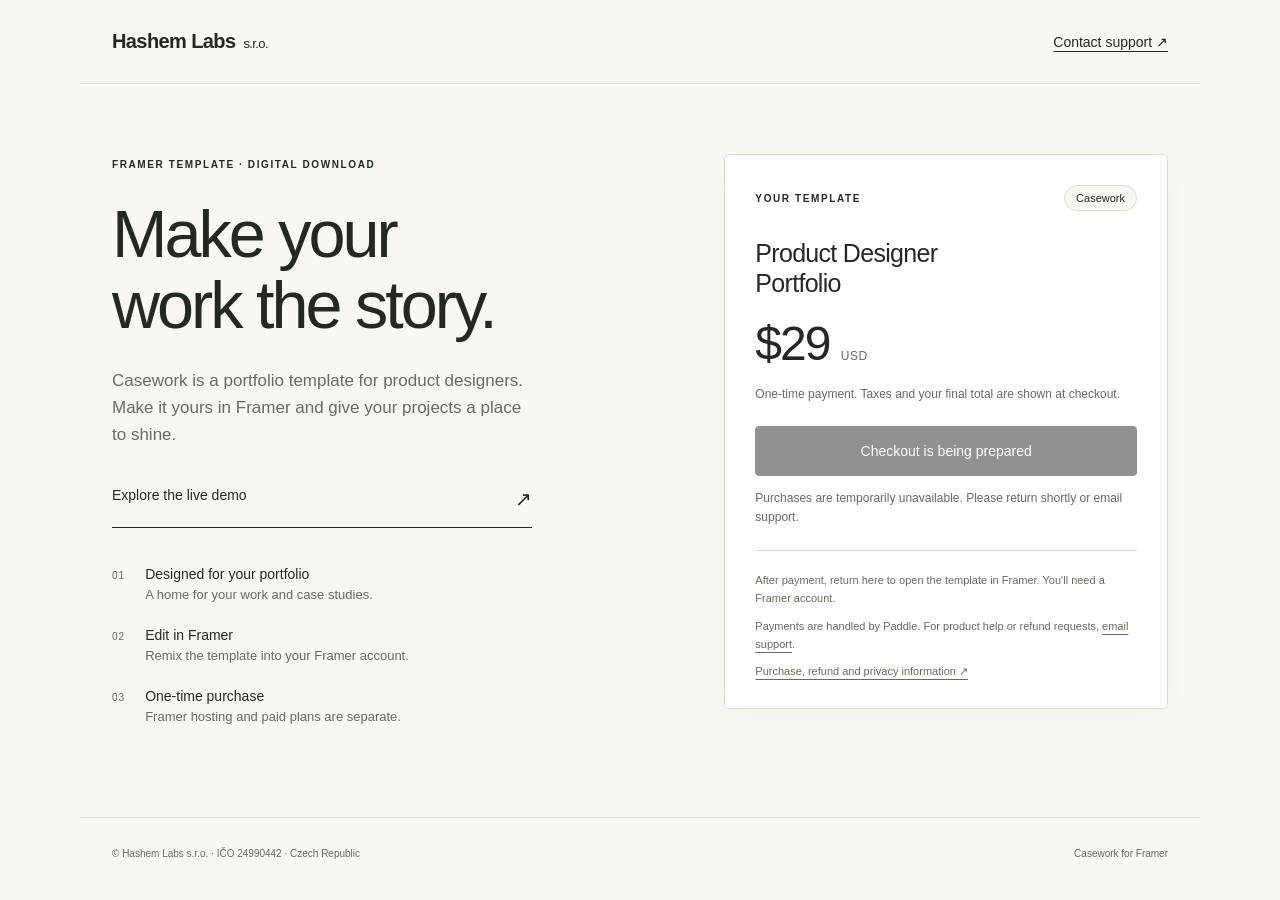
==== checkout/index.html @ bdd05c59 "Add Casework Paddle checkout index.html" ====
<!doctype html>
<html lang="en">
<head>
  <meta charset="utf-8">
  <meta name="viewport" content="width=device-width, initial-scale=1">
  <meta name="referrer" content="no-referrer">
  <meta name="description" content="Buy Casework, a product designer portfolio template for Framer, for $29 USD.">
  <title>Buy Casework — Hashem Labs</title>
  <link rel="stylesheet" href="./checkout.css">
  <script src="https://cdn.paddle.com/paddle/v2/paddle.js" defer></script>
  <script src="./checkout.js" defer></script>
</head>
<body>
  <header><a class="brand" href="/">Hashem Labs <span>s.r.o.</span></a><a href="mailto:hashemsellat@gmail.com">Contact support ↗</a></header>
  <main>
    <section class="product" aria-labelledby="title">
      <span class="eyebrow">FRAMER TEMPLATE · DIGITAL DOWNLOAD</span>
      <h1 id="title">Make your<br>work the story.</h1>
      <p class="intro">Casework is a portfolio template for product designers. Make it yours in Framer and give your projects a place to shine.</p>
      <a class="preview" href="https://casework.framer.website/" target="_blank" rel="noopener noreferrer">Explore the live demo <span>↗</span></a>
      <div class="details"><div><span>01</span><p><strong>Designed for your portfolio</strong>A home for your work and case studies.</p></div><div><span>02</span><p><strong>Edit in Framer</strong>Remix the template into your Framer account.</p></div><div><span>03</span><p><strong>One-time purchase</strong>Framer hosting and paid plans are separate.</p></div></div>
    </section>
    <aside class="card" aria-label="Purchase Casework">
      <div class="card-top"><span class="eyebrow">YOUR TEMPLATE</span><span class="pill">Casework</span></div>
      <h2>Product Designer<br>Portfolio</h2>
      <p class="price">$29 <span>USD</span></p>
      <p class="muted">One-time payment. Taxes and your final total are shown at checkout.</p>
      <button id="buy" class="primary" disabled>Checking availability…</button>
      <p id="status" role="status" aria-live="polite">Preparing secure checkout.</p>
      <section id="access" hidden aria-labelledby="access-title">
        <h3 id="access-title">Your template is ready.</h3>
        <a id="remix" class="primary" target="_blank" rel="noopener noreferrer">Open Casework in Framer ↗</a>
        <p>Keep your private access link so you can return from another device. Paddle sends your payment receipt separately.</p>
        <label for="access-url">Your private access link</label>
        <input id="access-url" type="text" readonly aria-label="Your private access link">
        <p id="order-reference" class="reference"></p>
      </section>
      <button id="retry" class="secondary" hidden>Check purchase access again</button>
      <div class="purchase-notes"><p>After payment, return here to open the template in Framer. You'll need a Framer account.</p><p>Payments are handled by Paddle. For product help or refund requests, <a href="mailto:hashemsellat@gmail.com">email support</a>.</p><a href="/#policies">Purchase, refund and privacy information ↗</a></div>
      <noscript><p>Enable JavaScript to use secure checkout, or email support for help.</p></noscript>
    </aside>
  </main>
  <footer><span>© Hashem Labs s.r.o. · IČO 24990442 · Czech Republic</span><span>Casework for Framer</span></footer>
</body>
</html>
---- checkout/checkout.css ----
:root{color-scheme:light;--ink:#242823;--muted:#666c61;--paper:#f8f7f3;--line:#dcded5;--sage:#e8ebe1;font-family:Arial,Helvetica,sans-serif;color:var(--ink);background:var(--paper);font-synthesis:none}*{box-sizing:border-box}body{margin:0}a{color:inherit;text-underline-offset:4px}header,footer{max-width:1120px;margin:auto;padding:30px 32px;display:flex;justify-content:space-between;gap:24px;align-items:center}header{border-bottom:1px solid var(--line);font-size:14px}.brand{font-size:20px;text-decoration:none;font-weight:700;letter-spacing:-.6px}.brand span{font-weight:400;font-size:13px;margin-left:3px}main{max-width:1120px;margin:0 auto;padding:70px 32px 80px;display:grid;grid-template-columns:1.2fr 1fr;gap:80px;align-items:start}.eyebrow{font-size:10px;letter-spacing:1.6px;font-weight:700}h1{font-size:clamp(44px,5.2vw,67px);line-height:1.06;letter-spacing:-3px;font-weight:500;margin:27px 0}p{line-height:1.6}.intro{max-width:420px;font-size:17px;color:var(--muted)}.preview{display:flex;justify-content:space-between;max-width:420px;border-bottom:1px solid var(--ink);padding:16px 0;margin:22px 0 26px;text-decoration:none;font-size:14px}.preview span{font-size:20px}.details>div{display:flex;gap:20px;padding:9px 0}.details>div>span{font-size:10px;letter-spacing:1px;color:var(--muted);padding-top:7px}.details p{margin:0;font-size:13px;color:var(--muted)}.details strong{display:block;font-size:14px;color:var(--ink);font-weight:500}.card{border:1px solid var(--line);padding:30px;background:white;border-radius:5px;box-shadow:0 9px 30px #24282305}.card-top{display:flex;align-items:center;justify-content:space-between}.pill{border:1px solid var(--line);border-radius:20px;padding:6px 11px;font-size:11px;background:var(--paper)}h2{font-size:25px;line-height:1.2;font-weight:500;letter-spacing:-.7px;margin:27px 0 17px}.price{font-size:48px;letter-spacing:-2px;margin:0;line-height:1.2}.price span{font-size:12px;letter-spacing:.5px;color:var(--muted)}.muted{color:var(--muted);font-size:12px;margin:12px 0 22px}.primary{display:block;width:100%;text-align:center;padding:16px;background:var(--ink);color:white;border:1px solid var(--ink);border-radius:4px;text-decoration:none;font-size:14px;font-family:inherit;cursor:pointer}.primary:disabled{opacity:.5;cursor:wait}.primary:hover:not(:disabled){background:#3e473b}.secondary{width:100%;border:1px solid var(--line);padding:12px;border-radius:4px;background:var(--paper);font:inherit;font-size:12px;cursor:pointer}#status{font-size:12px;color:var(--muted);margin:13px 0}#access{background:var(--sage);padding:18px;margin:18px 0;border-radius:4px}#access h3{font-size:20px;margin:0 0 14px}#access p,#access label{font-size:12px}#access input{width:100%;padding:10px;margin-top:8px;border:1px solid #bbc2b4;border-radius:3px;font-size:11px;background:white}#access .reference{overflow-wrap:anywhere;margin-bottom:0}.purchase-notes{border-top:1px solid var(--line);margin-top:23px;padding-top:10px;font-size:11px;color:var(--muted)}footer{font-size:10px;color:var(--muted);border-top:1px solid var(--line)}button:focus-visible,a:focus-visible,input:focus-visible{outline:3px solid #739469;outline-offset:4px}[hidden]{display:none!important}@media(max-width:800px){main{gap:36px;grid-template-columns:1fr;padding-top:45px;max-width:620px}h1{letter-spacing:-2px}.intro,.preview{max-width:none}.card{padding:25px}header,footer{padding:24px}main{padding-left:24px;padding-right:24px}footer{align-items:start;flex-direction:column;gap:10px}}@media(prefers-reduced-motion:no-preference){a,button{transition:background .15s ease}}
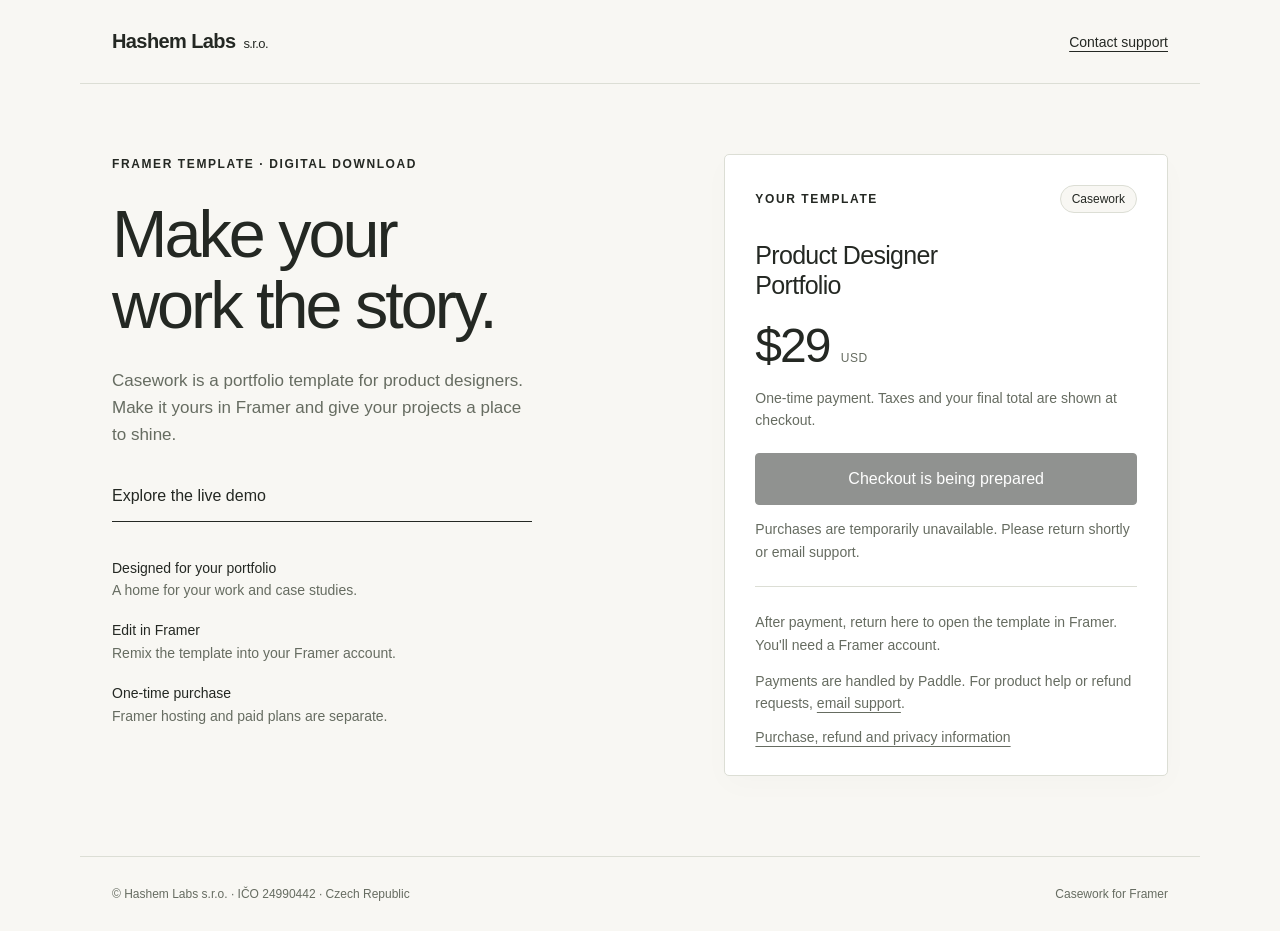
==== commit 08bc422a: "Improve Casework checkout readability and purchase recovery" ====
--- a/checkout/index.html
+++ b/checkout/index.html
@@ -11,14 +11,14 @@
   <script src="./checkout.js" defer></script>
 </head>
 <body>
-  <header><a class="brand" href="/">Hashem Labs <span>s.r.o.</span></a><a href="mailto:hashemsellat@gmail.com">Contact support ↗</a></header>
+  <header><a class="brand" href="/">Hashem Labs <span>s.r.o.</span></a><a href="mailto:hashemsellat@gmail.com">Contact support</a></header>
   <main>
     <section class="product" aria-labelledby="title">
       <span class="eyebrow">FRAMER TEMPLATE · DIGITAL DOWNLOAD</span>
       <h1 id="title">Make your<br>work the story.</h1>
       <p class="intro">Casework is a portfolio template for product designers. Make it yours in Framer and give your projects a place to shine.</p>
-      <a class="preview" href="https://casework.framer.website/" target="_blank" rel="noopener noreferrer">Explore the live demo <span>↗</span></a>
-      <div class="details"><div><span>01</span><p><strong>Designed for your portfolio</strong>A home for your work and case studies.</p></div><div><span>02</span><p><strong>Edit in Framer</strong>Remix the template into your Framer account.</p></div><div><span>03</span><p><strong>One-time purchase</strong>Framer hosting and paid plans are separate.</p></div></div>
+      <a class="preview" href="https://casework.framer.website/" target="_blank" rel="noopener noreferrer">Explore the live demo</a>
+      <div class="details"><div><p><strong>Designed for your portfolio</strong>A home for your work and case studies.</p></div><div><p><strong>Edit in Framer</strong>Remix the template into your Framer account.</p></div><div><p><strong>One-time purchase</strong>Framer hosting and paid plans are separate.</p></div></div>
     </section>
     <aside class="card" aria-label="Purchase Casework">
       <div class="card-top"><span class="eyebrow">YOUR TEMPLATE</span><span class="pill">Casework</span></div>
@@ -29,14 +29,14 @@
       <p id="status" role="status" aria-live="polite">Preparing secure checkout.</p>
       <section id="access" hidden aria-labelledby="access-title">
         <h3 id="access-title">Your template is ready.</h3>
-        <a id="remix" class="primary" target="_blank" rel="noopener noreferrer">Open Casework in Framer ↗</a>
+        <a id="remix" class="primary" target="_blank" rel="noopener noreferrer">Open Casework in Framer</a>
         <p>Keep your private access link so you can return from another device. Paddle sends your payment receipt separately.</p>
         <label for="access-url">Your private access link</label>
         <input id="access-url" type="text" readonly aria-label="Your private access link">
         <p id="order-reference" class="reference"></p>
       </section>
       <button id="retry" class="secondary" hidden>Check purchase access again</button>
-      <div class="purchase-notes"><p>After payment, return here to open the template in Framer. You'll need a Framer account.</p><p>Payments are handled by Paddle. For product help or refund requests, <a href="mailto:hashemsellat@gmail.com">email support</a>.</p><a href="/#policies">Purchase, refund and privacy information ↗</a></div>
+      <div class="purchase-notes"><p>After payment, return here to open the template in Framer. You'll need a Framer account.</p><p>Payments are handled by Paddle. For product help or refund requests, <a href="mailto:hashemsellat@gmail.com">email support</a>.</p><a href="/#policies">Purchase, refund and privacy information</a></div>
       <noscript><p>Enable JavaScript to use secure checkout, or email support for help.</p></noscript>
     </aside>
   </main>
--- a/checkout/checkout.css
+++ b/checkout/checkout.css
@@ -1 +1,4 @@
 :root{color-scheme:light;--ink:#242823;--muted:#666c61;--paper:#f8f7f3;--line:#dcded5;--sage:#e8ebe1;font-family:Arial,Helvetica,sans-serif;color:var(--ink);background:var(--paper);font-synthesis:none}*{box-sizing:border-box}body{margin:0}a{color:inherit;text-underline-offset:4px}header,footer{max-width:1120px;margin:auto;padding:30px 32px;display:flex;justify-content:space-between;gap:24px;align-items:center}header{border-bottom:1px solid var(--line);font-size:14px}.brand{font-size:20px;text-decoration:none;font-weight:700;letter-spacing:-.6px}.brand span{font-weight:400;font-size:13px;margin-left:3px}main{max-width:1120px;margin:0 auto;padding:70px 32px 80px;display:grid;grid-template-columns:1.2fr 1fr;gap:80px;align-items:start}.eyebrow{font-size:10px;letter-spacing:1.6px;font-weight:700}h1{font-size:clamp(44px,5.2vw,67px);line-height:1.06;letter-spacing:-3px;font-weight:500;margin:27px 0}p{line-height:1.6}.intro{max-width:420px;font-size:17px;color:var(--muted)}.preview{display:flex;justify-content:space-between;max-width:420px;border-bottom:1px solid var(--ink);padding:16px 0;margin:22px 0 26px;text-decoration:none;font-size:14px}.preview span{font-size:20px}.details>div{display:flex;gap:20px;padding:9px 0}.details>div>span{font-size:10px;letter-spacing:1px;color:var(--muted);padding-top:7px}.details p{margin:0;font-size:13px;color:var(--muted)}.details strong{display:block;font-size:14px;color:var(--ink);font-weight:500}.card{border:1px solid var(--line);padding:30px;background:white;border-radius:5px;box-shadow:0 9px 30px #24282305}.card-top{display:flex;align-items:center;justify-content:space-between}.pill{border:1px solid var(--line);border-radius:20px;padding:6px 11px;font-size:11px;background:var(--paper)}h2{font-size:25px;line-height:1.2;font-weight:500;letter-spacing:-.7px;margin:27px 0 17px}.price{font-size:48px;letter-spacing:-2px;margin:0;line-height:1.2}.price span{font-size:12px;letter-spacing:.5px;color:var(--muted)}.muted{color:var(--muted);font-size:12px;margin:12px 0 22px}.primary{display:block;width:100%;text-align:center;padding:16px;background:var(--ink);color:white;border:1px solid var(--ink);border-radius:4px;text-decoration:none;font-size:14px;font-family:inherit;cursor:pointer}.primary:disabled{opacity:.5;cursor:wait}.primary:hover:not(:disabled){background:#3e473b}.secondary{width:100%;border:1px solid var(--line);padding:12px;border-radius:4px;background:var(--paper);font:inherit;font-size:12px;cursor:pointer}#status{font-size:12px;color:var(--muted);margin:13px 0}#access{background:var(--sage);padding:18px;margin:18px 0;border-radius:4px}#access h3{font-size:20px;margin:0 0 14px}#access p,#access label{font-size:12px}#access input{width:100%;padding:10px;margin-top:8px;border:1px solid #bbc2b4;border-radius:3px;font-size:11px;background:white}#access .reference{overflow-wrap:anywhere;margin-bottom:0}.purchase-notes{border-top:1px solid var(--line);margin-top:23px;padding-top:10px;font-size:11px;color:var(--muted)}footer{font-size:10px;color:var(--muted);border-top:1px solid var(--line)}button:focus-visible,a:focus-visible,input:focus-visible{outline:3px solid #739469;outline-offset:4px}[hidden]{display:none!important}@media(max-width:800px){main{gap:36px;grid-template-columns:1fr;padding-top:45px;max-width:620px}h1{letter-spacing:-2px}.intro,.preview{max-width:none}.card{padding:25px}header,footer{padding:24px}main{padding-left:24px;padding-right:24px}footer{align-items:start;flex-direction:column;gap:10px}}@media(prefers-reduced-motion:no-preference){a,button{transition:background .15s ease}}
+
+/* Readable checkout text at every viewport size. */
+.eyebrow{font-size:12px}.details p,.details strong,.muted,#status,#access p,#access label,.purchase-notes{font-size:14px}.primary,.secondary,.preview{font-size:16px}.pill,.reference,footer{font-size:12px}#access input{font-size:13px}
